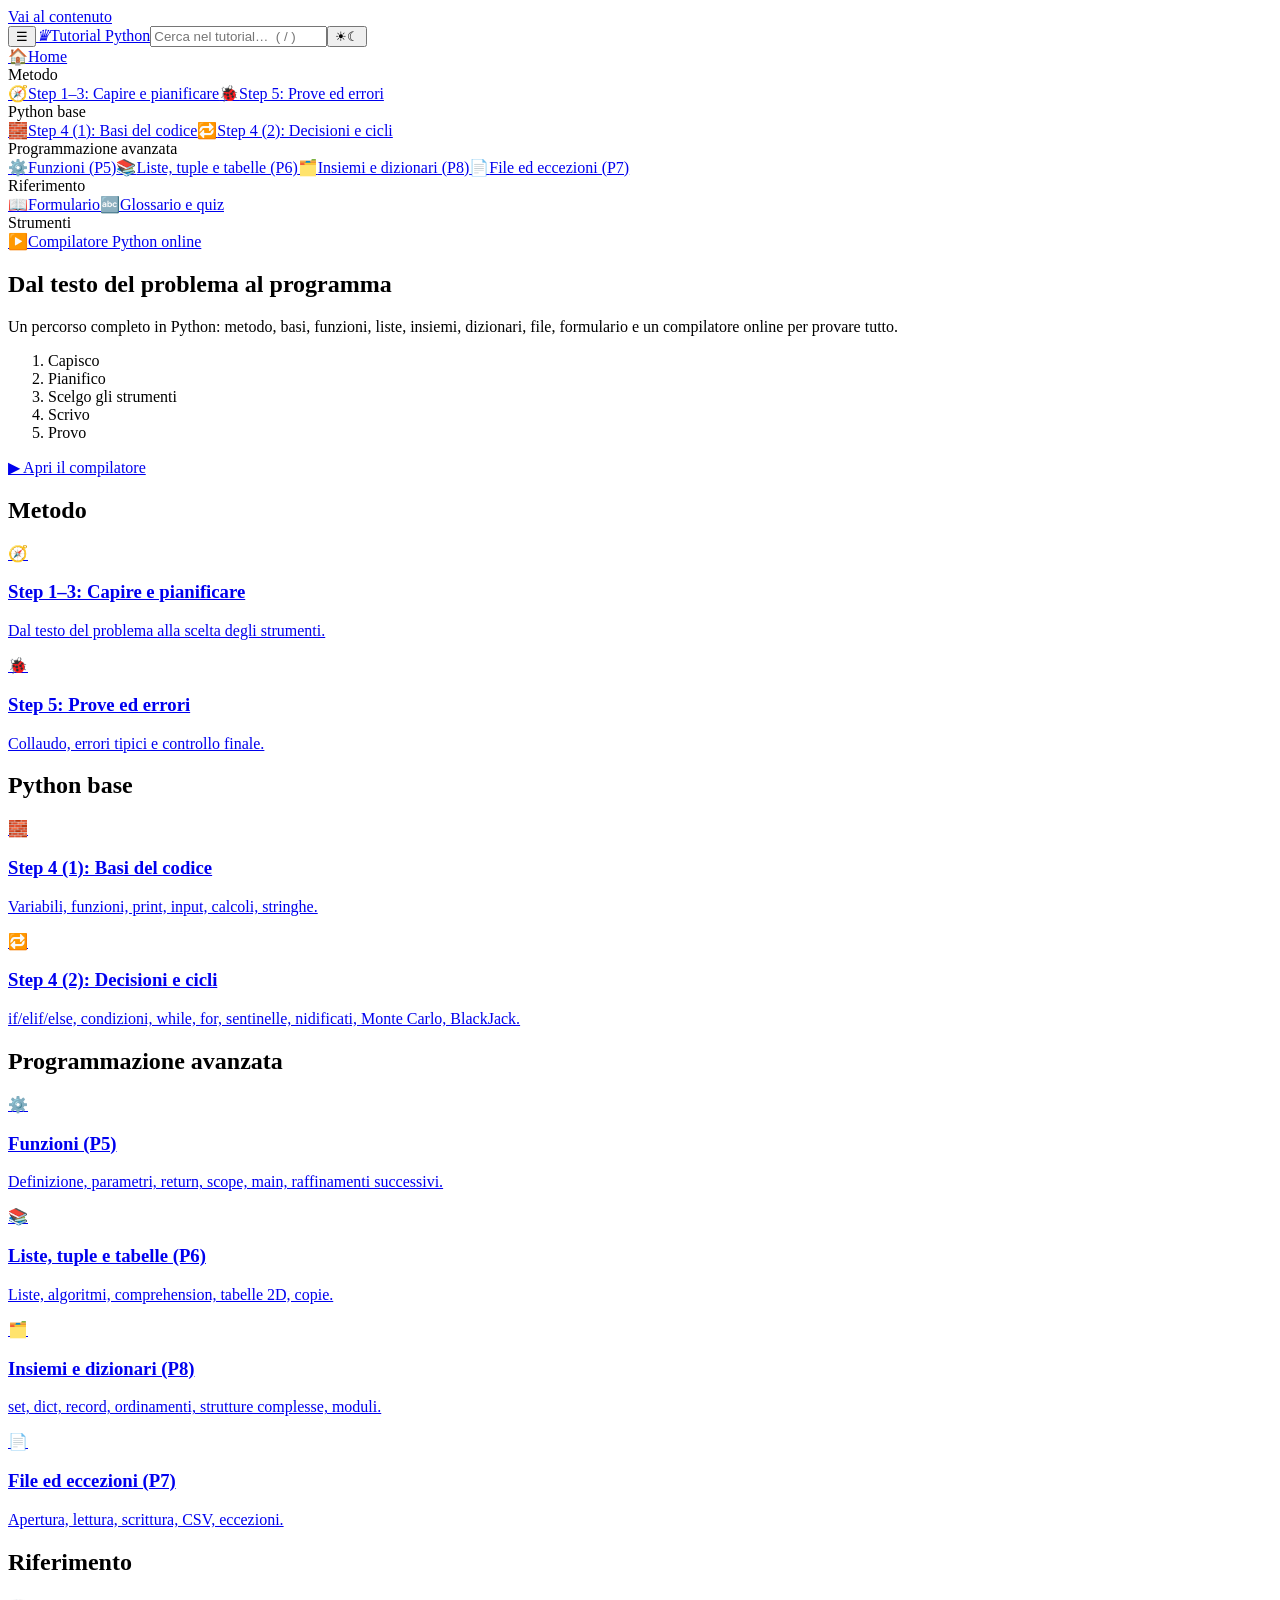
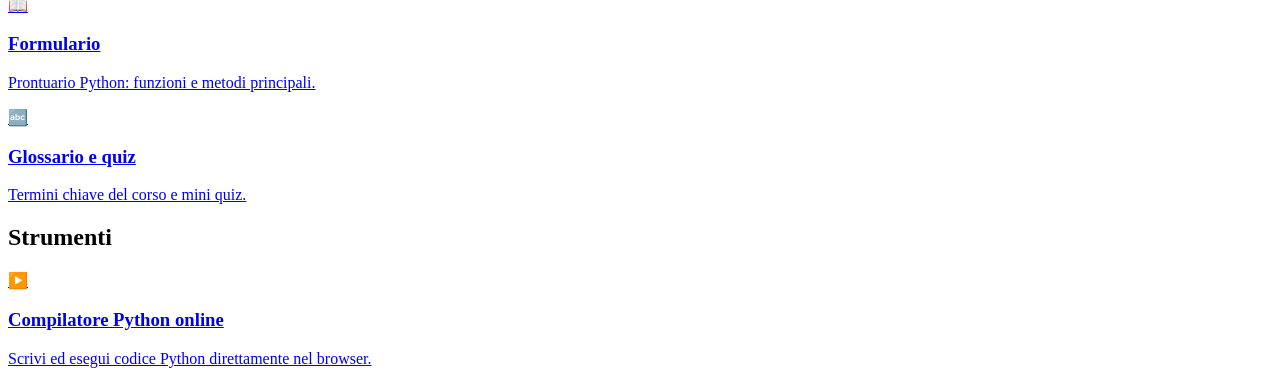
==== index.html @ 11dab1c6 "Added files" ====
<!doctype html><html lang="it"><head><meta charset="utf-8"><meta name="viewport" content="width=device-width,initial-scale=1"><title>Home · Tutorial Python</title><meta name="color-scheme" content="light dark"><script>try{if(localStorage.t==="dark"||(!localStorage.t&&matchMedia("(prefers-color-scheme:dark)").matches))document.documentElement.classList.add("dark")}catch(e){}</script><link rel="icon" href="data:image/svg+xml,%3Csvg xmlns='http://www.w3.org/2000/svg' viewBox='0 0 100 100'%3E%3Ctext y='.9em' font-size='90'%3E%E2%99%9B%3C/text%3E%3C/svg%3E"><link rel="preconnect" href="https://fonts.googleapis.com"><link rel="preconnect" href="https://fonts.gstatic.com" crossorigin><link href="https://fonts.googleapis.com/css2?family=Cormorant+Garamond:ital,wght@0,500;0,600;0,700;1,500;1,600&family=JetBrains+Mono:wght@400;500&family=Source+Sans+3:wght@400;600;700&display=swap" rel="stylesheet"><link rel="stylesheet" href="css/theme.css"></head><body><a class="skip" href="#main">Vai al contenuto</a><div id="bar"></div><header class="top"><button id="menu" aria-label="Apri il menu" aria-expanded="false">☰</button><a class="logo" href="index.html"><i>♛</i>Tutorial Python</a><input id="q" type="search" placeholder="Cerca nel tutorial…  ( / )" autocomplete="off" aria-label="Cerca nel tutorial"><button id="theme" aria-label="Cambia tema"><span class="sun">☀</span><span class="moon">☾</span></button></header><div id="res" role="listbox"></div><div id="ov"></div><div class="wrap two"><nav id="side" aria-label="Indice del tutorial"><a href="index.html" class="on" aria-current="page"><span>🏠</span>Home</a><div class="g">Metodo</div><a href="step1-3.html"><span>🧭</span>Step 1–3: Capire e pianificare</a><a href="step5-errori.html"><span>🐞</span>Step 5: Prove ed errori</a><div class="g">Python base</div><a href="step4-basi.html"><span>🧱</span>Step 4 (1): Basi del codice</a><a href="step4-controllo.html"><span>🔁</span>Step 4 (2): Decisioni e cicli</a><div class="g">Programmazione avanzata</div><a href="funzioni.html"><span>⚙️</span>Funzioni (P5)</a><a href="liste.html"><span>📚</span>Liste, tuple e tabelle (P6)</a><a href="insiemi-dizionari.html"><span>🗂️</span>Insiemi e dizionari (P8)</a><a href="file-eccezioni.html"><span>📄</span>File ed eccezioni (P7)</a><div class="g">Riferimento</div><a href="formulario.html"><span>📖</span>Formulario</a><a href="glossario.html"><span>🔤</span>Glossario e quiz</a><div class="g">Strumenti</div><a href="compilatore.html"><span>▶️</span>Compilatore Python online</a></nav><main id="main" class="home"><section class="banner"><h1>Dal testo del problema al programma</h1><p>Un percorso completo in Python: metodo, basi, funzioni, liste, insiemi, dizionari, file, formulario e un compilatore online per provare tutto.</p><ol class="steps"><li>Capisco</li><li>Pianifico</li><li>Scelgo gli strumenti</li><li>Scrivo</li><li>Provo</li></ol><a class="cta" href="compilatore.html">▶ Apri il compilatore</a></section><h2>Metodo</h2><div class="cards"><a class="card" href="step1-3.html"><span>🧭</span><h3>Step 1–3: Capire e pianificare</h3><p>Dal testo del problema alla scelta degli strumenti.</p></a><a class="card" href="step5-errori.html"><span>🐞</span><h3>Step 5: Prove ed errori</h3><p>Collaudo, errori tipici e controllo finale.</p></a></div><h2>Python base</h2><div class="cards"><a class="card" href="step4-basi.html"><span>🧱</span><h3>Step 4 (1): Basi del codice</h3><p>Variabili, funzioni, print, input, calcoli, stringhe.</p></a><a class="card" href="step4-controllo.html"><span>🔁</span><h3>Step 4 (2): Decisioni e cicli</h3><p>if/elif/else, condizioni, while, for, sentinelle, nidificati, Monte Carlo, BlackJack.</p></a></div><h2>Programmazione avanzata</h2><div class="cards"><a class="card" href="funzioni.html"><span>⚙️</span><h3>Funzioni (P5)</h3><p>Definizione, parametri, return, scope, main, raffinamenti successivi.</p></a><a class="card" href="liste.html"><span>📚</span><h3>Liste, tuple e tabelle (P6)</h3><p>Liste, algoritmi, comprehension, tabelle 2D, copie.</p></a><a class="card" href="insiemi-dizionari.html"><span>🗂️</span><h3>Insiemi e dizionari (P8)</h3><p>set, dict, record, ordinamenti, strutture complesse, moduli.</p></a><a class="card" href="file-eccezioni.html"><span>📄</span><h3>File ed eccezioni (P7)</h3><p>Apertura, lettura, scrittura, CSV, eccezioni.</p></a></div><h2>Riferimento</h2><div class="cards"><a class="card" href="formulario.html"><span>📖</span><h3>Formulario</h3><p>Prontuario Python: funzioni e metodi principali.</p></a><a class="card" href="glossario.html"><span>🔤</span><h3>Glossario e quiz</h3><p>Termini chiave del corso e mini quiz.</p></a></div><h2>Strumenti</h2><div class="cards"><a class="card" href="compilatore.html"><span>▶️</span><h3>Compilatore Python online</h3><p>Scrivi ed esegui codice Python direttamente nel browser.</p></a></div></main></div><script src="js/search-index.js"></script><script src="js/app.js"></script></body></html>
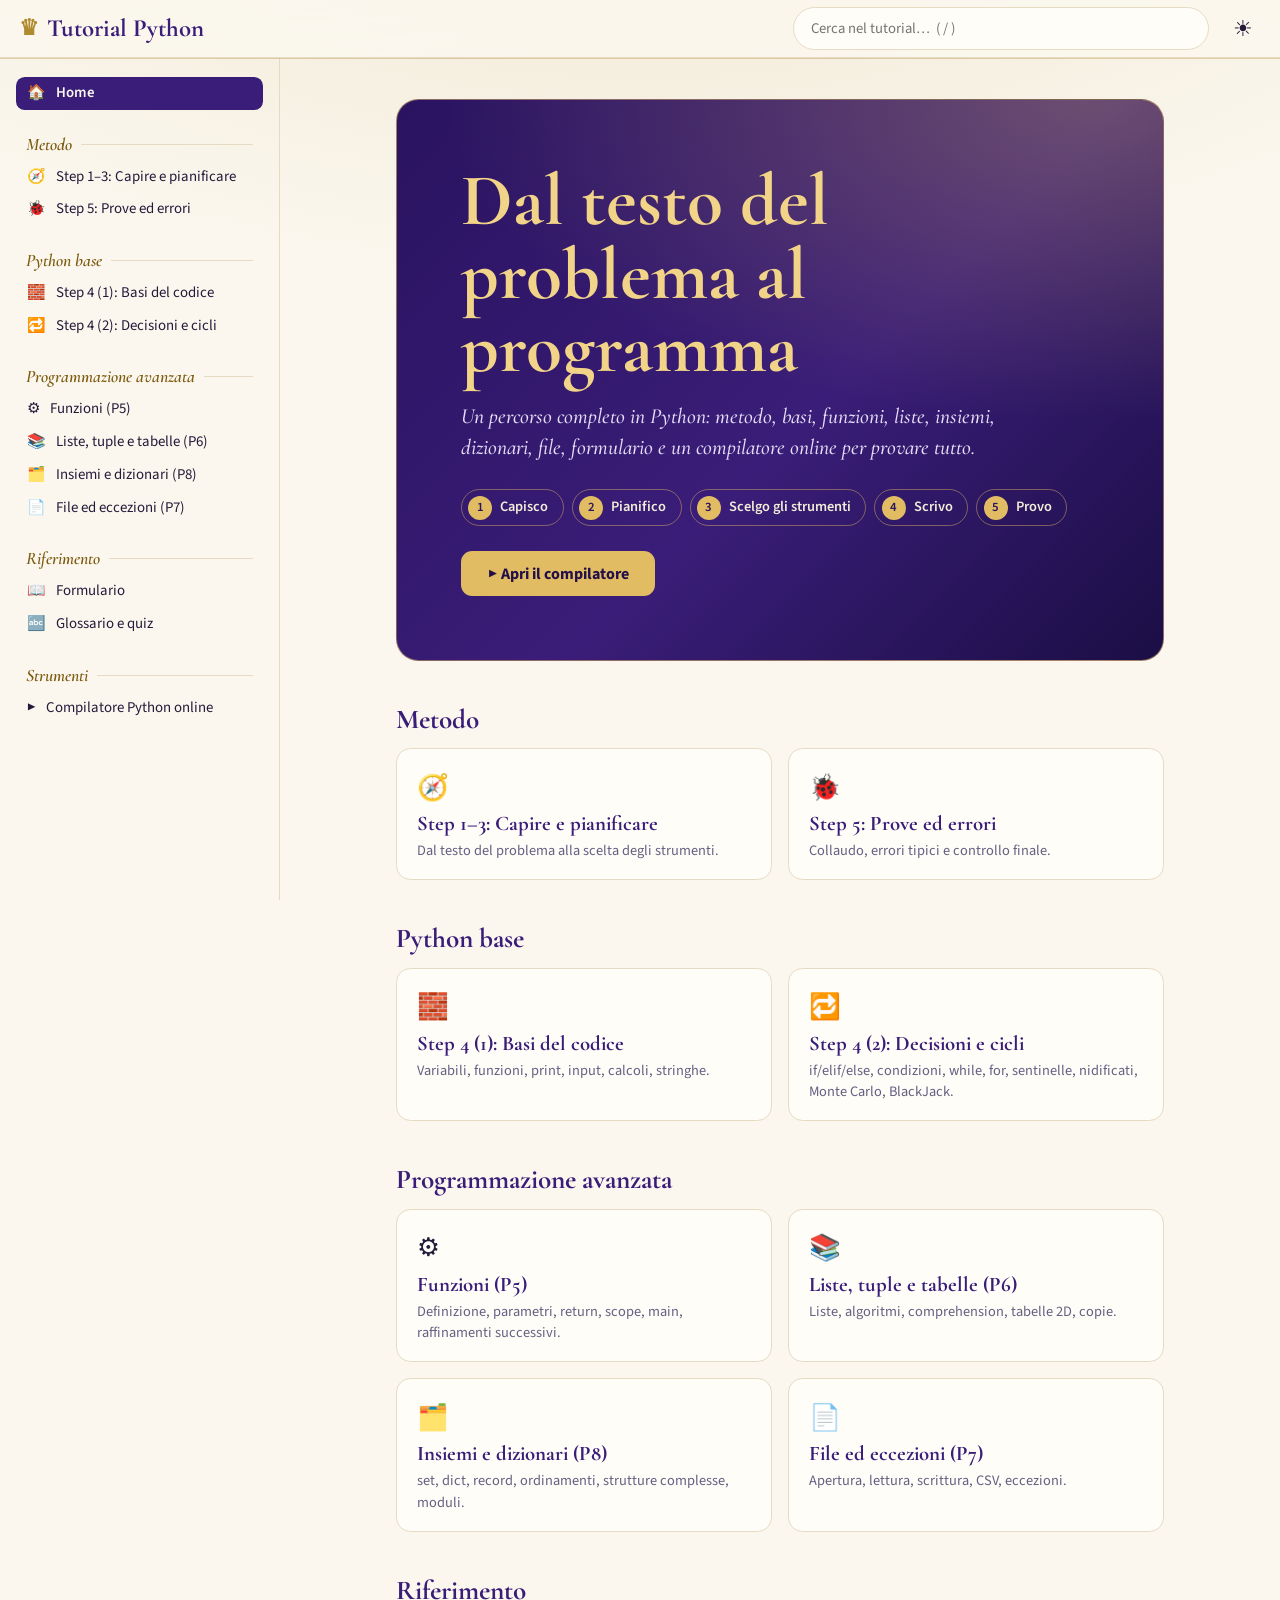
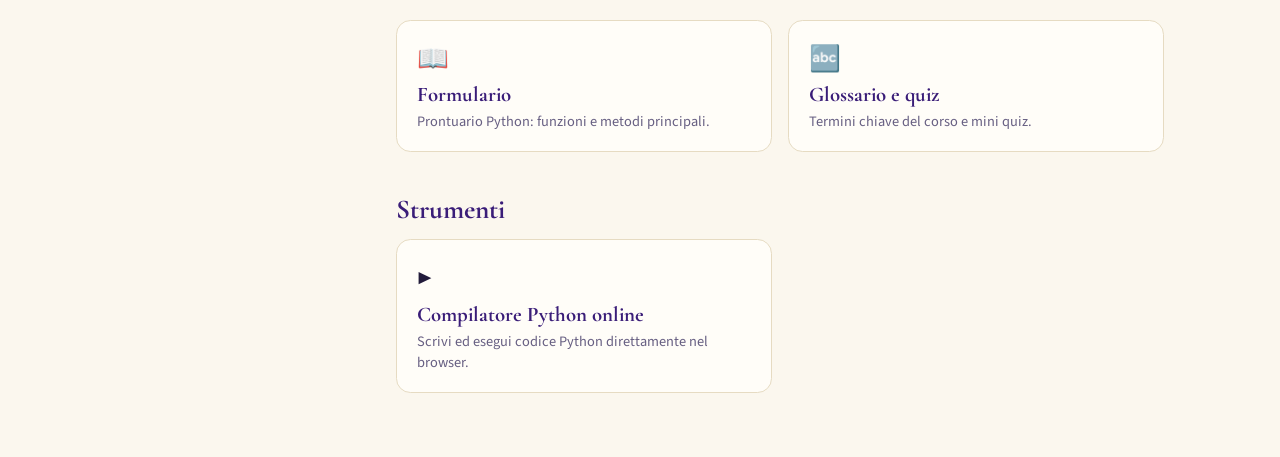
==== commit 332a1563: "Riscritte le domande" ====
--- a/index.html
+++ b/index.html
@@ -1 +1,167 @@
-<!doctype html><html lang="it"><head><meta charset="utf-8"><meta name="viewport" content="width=device-width,initial-scale=1"><title>Home · Tutorial Python</title><meta name="color-scheme" content="light dark"><script>try{if(localStorage.t==="dark"||(!localStorage.t&&matchMedia("(prefers-color-scheme:dark)").matches))document.documentElement.classList.add("dark")}catch(e){}</script><link rel="icon" href="data:image/svg+xml,%3Csvg xmlns='http://www.w3.org/2000/svg' viewBox='0 0 100 100'%3E%3Ctext y='.9em' font-size='90'%3E%E2%99%9B%3C/text%3E%3C/svg%3E"><link rel="preconnect" href="https://fonts.googleapis.com"><link rel="preconnect" href="https://fonts.gstatic.com" crossorigin><link href="https://fonts.googleapis.com/css2?family=Cormorant+Garamond:ital,wght@0,500;0,600;0,700;1,500;1,600&family=JetBrains+Mono:wght@400;500&family=Source+Sans+3:wght@400;600;700&display=swap" rel="stylesheet"><link rel="stylesheet" href="css/theme.css"></head><body><a class="skip" href="#main">Vai al contenuto</a><div id="bar"></div><header class="top"><button id="menu" aria-label="Apri il menu" aria-expanded="false">☰</button><a class="logo" href="index.html"><i>♛</i>Tutorial Python</a><input id="q" type="search" placeholder="Cerca nel tutorial…  ( / )" autocomplete="off" aria-label="Cerca nel tutorial"><button id="theme" aria-label="Cambia tema"><span class="sun">☀</span><span class="moon">☾</span></button></header><div id="res" role="listbox"></div><div id="ov"></div><div class="wrap two"><nav id="side" aria-label="Indice del tutorial"><a href="index.html" class="on" aria-current="page"><span>🏠</span>Home</a><div class="g">Metodo</div><a href="step1-3.html"><span>🧭</span>Step 1–3: Capire e pianificare</a><a href="step5-errori.html"><span>🐞</span>Step 5: Prove ed errori</a><div class="g">Python base</div><a href="step4-basi.html"><span>🧱</span>Step 4 (1): Basi del codice</a><a href="step4-controllo.html"><span>🔁</span>Step 4 (2): Decisioni e cicli</a><div class="g">Programmazione avanzata</div><a href="funzioni.html"><span>⚙️</span>Funzioni (P5)</a><a href="liste.html"><span>📚</span>Liste, tuple e tabelle (P6)</a><a href="insiemi-dizionari.html"><span>🗂️</span>Insiemi e dizionari (P8)</a><a href="file-eccezioni.html"><span>📄</span>File ed eccezioni (P7)</a><div class="g">Riferimento</div><a href="formulario.html"><span>📖</span>Formulario</a><a href="glossario.html"><span>🔤</span>Glossario e quiz</a><div class="g">Strumenti</div><a href="compilatore.html"><span>▶️</span>Compilatore Python online</a></nav><main id="main" class="home"><section class="banner"><h1>Dal testo del problema al programma</h1><p>Un percorso completo in Python: metodo, basi, funzioni, liste, insiemi, dizionari, file, formulario e un compilatore online per provare tutto.</p><ol class="steps"><li>Capisco</li><li>Pianifico</li><li>Scelgo gli strumenti</li><li>Scrivo</li><li>Provo</li></ol><a class="cta" href="compilatore.html">▶ Apri il compilatore</a></section><h2>Metodo</h2><div class="cards"><a class="card" href="step1-3.html"><span>🧭</span><h3>Step 1–3: Capire e pianificare</h3><p>Dal testo del problema alla scelta degli strumenti.</p></a><a class="card" href="step5-errori.html"><span>🐞</span><h3>Step 5: Prove ed errori</h3><p>Collaudo, errori tipici e controllo finale.</p></a></div><h2>Python base</h2><div class="cards"><a class="card" href="step4-basi.html"><span>🧱</span><h3>Step 4 (1): Basi del codice</h3><p>Variabili, funzioni, print, input, calcoli, stringhe.</p></a><a class="card" href="step4-controllo.html"><span>🔁</span><h3>Step 4 (2): Decisioni e cicli</h3><p>if/elif/else, condizioni, while, for, sentinelle, nidificati, Monte Carlo, BlackJack.</p></a></div><h2>Programmazione avanzata</h2><div class="cards"><a class="card" href="funzioni.html"><span>⚙️</span><h3>Funzioni (P5)</h3><p>Definizione, parametri, return, scope, main, raffinamenti successivi.</p></a><a class="card" href="liste.html"><span>📚</span><h3>Liste, tuple e tabelle (P6)</h3><p>Liste, algoritmi, comprehension, tabelle 2D, copie.</p></a><a class="card" href="insiemi-dizionari.html"><span>🗂️</span><h3>Insiemi e dizionari (P8)</h3><p>set, dict, record, ordinamenti, strutture complesse, moduli.</p></a><a class="card" href="file-eccezioni.html"><span>📄</span><h3>File ed eccezioni (P7)</h3><p>Apertura, lettura, scrittura, CSV, eccezioni.</p></a></div><h2>Riferimento</h2><div class="cards"><a class="card" href="formulario.html"><span>📖</span><h3>Formulario</h3><p>Prontuario Python: funzioni e metodi principali.</p></a><a class="card" href="glossario.html"><span>🔤</span><h3>Glossario e quiz</h3><p>Termini chiave del corso e mini quiz.</p></a></div><h2>Strumenti</h2><div class="cards"><a class="card" href="compilatore.html"><span>▶️</span><h3>Compilatore Python online</h3><p>Scrivi ed esegui codice Python direttamente nel browser.</p></a></div></main></div><script src="js/search-index.js"></script><script src="js/app.js"></script></body></html>+<!doctype html>
+<html lang="it">
+  <head>
+    <meta charset="utf-8" />
+    <meta name="viewport" content="width=device-width,initial-scale=1" />
+    <title>Home · Tutorial Python</title>
+    <meta name="color-scheme" content="light dark" />
+    <script>
+      try {
+        if (
+          localStorage.t === "dark" ||
+          (!localStorage.t && matchMedia("(prefers-color-scheme:dark)").matches)
+        )
+          document.documentElement.classList.add("dark");
+      } catch (e) {}
+    </script>
+    <link
+      rel="icon"
+      href="data:image/svg+xml,%3Csvg xmlns='http://www.w3.org/2000/svg' viewBox='0 0 100 100'%3E%3Ctext y='.9em' font-size='90'%3E%E2%99%9B%3C/text%3E%3C/svg%3E"
+    />
+    <link rel="preconnect" href="https://fonts.googleapis.com" />
+    <link rel="preconnect" href="https://fonts.gstatic.com" crossorigin />
+    <link
+      href="https://fonts.googleapis.com/css2?family=Cormorant+Garamond:ital,wght@0,500;0,600;0,700;1,500;1,600&family=JetBrains+Mono:wght@400;500&family=Source+Sans+3:wght@400;600;700&display=swap"
+      rel="stylesheet"
+    />
+    <link rel="stylesheet" href="css/theme.css" />
+  </head>
+  <body>
+    <a class="skip" href="#main">Vai al contenuto</a>
+    <div id="bar"></div>
+    <header class="top">
+      <button id="menu" aria-label="Apri il menu" aria-expanded="false">
+        ☰</button
+      ><a class="logo" href="index.html"><i>♛</i>Tutorial Python</a
+      ><input
+        id="q"
+        type="search"
+        placeholder="Cerca nel tutorial…  ( / )"
+        autocomplete="off"
+        aria-label="Cerca nel tutorial"
+      /><button id="theme" aria-label="Cambia tema">
+        <span class="sun">☀</span><span class="moon">☾</span>
+      </button>
+    </header>
+    <div id="res" role="listbox"></div>
+    <div id="ov"></div>
+    <div class="wrap two">
+      <nav id="side" aria-label="Indice del tutorial">
+        <a href="index.html" class="on" aria-current="page"
+          ><span>🏠</span>Home</a
+        >
+        <div class="g">Metodo</div>
+        <a href="step1-3.html"><span>🧭</span>Step 1–3: Capire e pianificare</a
+        ><a href="step5-errori.html"><span>🐞</span>Step 5: Prove ed errori</a>
+        <div class="g">Python base</div>
+        <a href="step4-basi.html"><span>🧱</span>Step 4 (1): Basi del codice</a
+        ><a href="step4-controllo.html"
+          ><span>🔁</span>Step 4 (2): Decisioni e cicli</a
+        >
+        <div class="g">Programmazione avanzata</div>
+        <a href="funzioni.html"><span>⚙️</span>Funzioni (P5)</a
+        ><a href="liste.html"><span>📚</span>Liste, tuple e tabelle (P6)</a
+        ><a href="insiemi-dizionari.html"
+          ><span>🗂️</span>Insiemi e dizionari (P8)</a
+        ><a href="file-eccezioni.html"><span>📄</span>File ed eccezioni (P7)</a>
+        <div class="g">Riferimento</div>
+        <a href="formulario.html"><span>📖</span>Formulario</a
+        ><a href="glossario.html"><span>🔤</span>Glossario e quiz</a>
+        <div class="g">Strumenti</div>
+        <a href="compilatore.html"><span>▶️</span>Compilatore Python online</a>
+      </nav>
+      <main id="main" class="home">
+        <section class="banner">
+          <h1>Dal testo del problema al programma</h1>
+          <p>
+            Un percorso completo in Python: metodo, basi, funzioni, liste,
+            insiemi, dizionari, file, formulario e un compilatore online per
+            provare tutto.
+          </p>
+          <ol class="steps">
+            <li>Capisco</li>
+            <li>Pianifico</li>
+            <li>Scelgo gli strumenti</li>
+            <li>Scrivo</li>
+            <li>Provo</li>
+          </ol>
+          <a class="cta" href="compilatore.html">▶ Apri il compilatore</a>
+        </section>
+        <h2>Metodo</h2>
+        <div class="cards">
+          <a class="card" href="step1-3.html"
+            ><span>🧭</span>
+            <h3>Step 1–3: Capire e pianificare</h3>
+            <p>Dal testo del problema alla scelta degli strumenti.</p></a
+          ><a class="card" href="step5-errori.html"
+            ><span>🐞</span>
+            <h3>Step 5: Prove ed errori</h3>
+            <p>Collaudo, errori tipici e controllo finale.</p></a
+          >
+        </div>
+        <h2>Python base</h2>
+        <div class="cards">
+          <a class="card" href="step4-basi.html"
+            ><span>🧱</span>
+            <h3>Step 4 (1): Basi del codice</h3>
+            <p>Variabili, funzioni, print, input, calcoli, stringhe.</p></a
+          ><a class="card" href="step4-controllo.html"
+            ><span>🔁</span>
+            <h3>Step 4 (2): Decisioni e cicli</h3>
+            <p>
+              if/elif/else, condizioni, while, for, sentinelle, nidificati,
+              Monte Carlo, BlackJack.
+            </p></a
+          >
+        </div>
+        <h2>Programmazione avanzata</h2>
+        <div class="cards">
+          <a class="card" href="funzioni.html"
+            ><span>⚙️</span>
+            <h3>Funzioni (P5)</h3>
+            <p>
+              Definizione, parametri, return, scope, main, raffinamenti
+              successivi.
+            </p></a
+          ><a class="card" href="liste.html"
+            ><span>📚</span>
+            <h3>Liste, tuple e tabelle (P6)</h3>
+            <p>Liste, algoritmi, comprehension, tabelle 2D, copie.</p></a
+          ><a class="card" href="insiemi-dizionari.html"
+            ><span>🗂️</span>
+            <h3>Insiemi e dizionari (P8)</h3>
+            <p>
+              set, dict, record, ordinamenti, strutture complesse, moduli.
+            </p></a
+          ><a class="card" href="file-eccezioni.html"
+            ><span>📄</span>
+            <h3>File ed eccezioni (P7)</h3>
+            <p>Apertura, lettura, scrittura, CSV, eccezioni.</p></a
+          >
+        </div>
+        <h2>Riferimento</h2>
+        <div class="cards">
+          <a class="card" href="formulario.html"
+            ><span>📖</span>
+            <h3>Formulario</h3>
+            <p>Prontuario Python: funzioni e metodi principali.</p></a
+          ><a class="card" href="glossario.html"
+            ><span>🔤</span>
+            <h3>Glossario e quiz</h3>
+            <p>Termini chiave del corso e mini quiz.</p></a
+          >
+        </div>
+        <h2>Strumenti</h2>
+        <div class="cards">
+          <a class="card" href="compilatore.html"
+            ><span>▶️</span>
+            <h3>Compilatore Python online</h3>
+            <p>Scrivi ed esegui codice Python direttamente nel browser.</p></a
+          >
+        </div>
+      </main>
+    </div>
+    <script src="js/search-index.js"></script>
+    <script src="js/app.js"></script>
+  </body>
+</html>
--- a/css/theme.css
+++ b/css/theme.css
@@ -0,0 +1,68 @@
+:root{color-scheme:light;--bg:#FBF7EE;--surf:#FFFDF8;--ink:#221B3A;--mut:#675F82;--line:#E6DBC2;--pri:#3A1D78;--acc:#5B34B0;--gold:#B08A2E;--goldt:#7C5A0E;--code:#140E2A;--codet:#EAE4F8;--soft:#F2EBDA;--hl:#F6EFD9;--tip:#2E7D5B;--warn:#B5541B;--info:#2461A8;--fd:"Cormorant Garamond","Palatino Linotype",Georgia,serif;--fb:"Source Sans 3",system-ui,-apple-system,"Segoe UI",sans-serif;--fm:"JetBrains Mono",ui-monospace,Consolas,monospace;--hh:3.6rem}
+.dark{color-scheme:dark;--bg:#0D0919;--surf:#161030;--ink:#ECE5D2;--mut:#A39CBF;--line:#2A2250;--pri:#CDB9FF;--acc:#B79CFF;--gold:#E2BC62;--goldt:#E9C97A;--code:#0A0714;--soft:#1D1640;--hl:#241A4D;--tip:#5FD0A0;--warn:#FF9A5C;--info:#78B5FF}
+*{box-sizing:border-box}html{scroll-behavior:smooth;scroll-padding-top:5rem}
+body{margin:0;background:var(--bg) radial-gradient(60rem 26rem at 50% -8rem,color-mix(in srgb,var(--gold) 14%,transparent),transparent) no-repeat;color:var(--ink);font:17px/1.7 var(--fb);-webkit-font-smoothing:antialiased}
+:focus-visible{outline:2px solid var(--gold);outline-offset:2px;border-radius:.3rem}
+.skip{position:absolute;left:-99rem;top:.5rem;z-index:99;background:var(--pri);color:var(--bg);padding:.5rem 1rem;border-radius:.5rem}.skip:focus{left:.5rem}
+#bar{position:fixed;top:0;left:0;height:3px;width:0;z-index:70;background:linear-gradient(90deg,var(--gold),var(--acc))}
+.top{position:sticky;top:0;z-index:40;height:var(--hh);display:flex;align-items:center;gap:1rem;padding:0 1.2rem;background:color-mix(in srgb,var(--bg) 88%,transparent);backdrop-filter:blur(12px);border-bottom:1px solid var(--line);box-shadow:0 1px 0 color-mix(in srgb,var(--gold) 35%,transparent)}
+.logo{display:flex;align-items:center;gap:.5rem;font:700 1.55rem/1 var(--fd);color:var(--pri);text-decoration:none;white-space:nowrap}.logo i{font-style:normal;color:var(--gold);font-size:1.4rem}
+.top button{background:none;border:0;color:var(--ink);cursor:pointer;font-size:1.4rem;padding:.3rem .5rem;border-radius:.5rem}.top button:hover{background:var(--hl)}
+#menu{display:none}#theme .moon,.dark #theme .sun{display:none}.dark #theme .moon{display:inline}
+#q{margin-left:auto;width:100%;max-width:26rem;padding:.5rem 1.1rem;border-radius:2rem;border:1px solid var(--line);background:var(--surf);color:var(--ink);font:inherit;font-size:.92rem}#q:focus{border-color:var(--gold);outline:0;box-shadow:0 0 0 3px color-mix(in srgb,var(--gold) 28%,transparent)}
+#res{display:none;position:fixed;top:4rem;left:50%;transform:translateX(-50%);width:min(42rem,94vw);max-height:70vh;overflow:auto;background:var(--surf);border:1px solid var(--line);border-radius:1rem;box-shadow:0 24px 60px -20px rgba(20,10,60,.5);z-index:60}#res.show{display:block}
+#res a{display:block;padding:.75rem 1.1rem;color:var(--ink);text-decoration:none;border-bottom:1px solid var(--line);line-height:1.45}#res a:last-child{border:0}#res a.sel,#res a:hover{background:var(--hl)}
+#res small{display:block;color:var(--goldt);font-size:.78rem}#res strong{font:700 1.15rem var(--fd);color:var(--pri)}#res span{display:block;color:var(--mut);font-size:.86rem}#res mark{background:color-mix(in srgb,var(--gold) 40%,transparent);color:inherit;border-radius:.2rem}#res p{margin:0;padding:1.2rem;color:var(--mut)}
+.wrap{max-width:1480px;margin:auto;display:grid;grid-template-columns:17.5rem minmax(0,1fr) 14rem}.wrap.two{grid-template-columns:17.5rem minmax(0,1fr)}
+#side{position:sticky;top:var(--hh);height:calc(100vh - var(--hh));overflow:auto;padding:1.2rem 1rem 2rem;border-right:1px solid var(--line)}
+#side a{display:flex;gap:.6rem;align-items:baseline;padding:.4rem .7rem;border-radius:.55rem;color:var(--ink);text-decoration:none;font-size:.93rem;line-height:1.35}#side a:hover{background:var(--hl)}
+#side a.on{background:var(--pri);color:var(--bg);font-weight:600}
+.g{display:flex;align-items:center;gap:.6rem;margin:1.5rem .6rem .35rem;font:italic 600 1.1rem var(--fd);color:var(--goldt)}.g:after{content:"";flex:1;height:1px;background:var(--line)}
+#ov{display:none}
+main{width:100%;max-width:54rem;margin-inline:auto;padding:2.6rem clamp(1.1rem,4vw,3rem) 4rem;min-width:0}
+.hero{position:relative;display:flex;gap:1.1rem;align-items:center;padding-bottom:1.5rem;margin-bottom:1.2rem;border-bottom:1px solid var(--line)}.hero:after{content:"";position:absolute;left:0;bottom:-1px;width:5.5rem;height:3px;background:var(--gold)}
+.crest{flex:none;display:grid;place-items:center;width:4rem;height:4rem;border-radius:50%;font-size:1.8rem;background:var(--surf);border:2px solid var(--gold);box-shadow:0 0 0 5px color-mix(in srgb,var(--gold) 18%,transparent)}
+.kick{font:italic 600 1.15rem var(--fd);color:var(--goldt)}.hero h1{margin:0;font:700 clamp(2.2rem,5.4vw,3.5rem)/1.05 var(--fd);color:var(--pri);letter-spacing:-.01em}
+.lede{margin:.3rem 0 0;font:italic 500 1.3rem/1.4 var(--fd);color:var(--mut)}
+.pg h2{margin:3rem 0 .8rem;padding-bottom:.4rem;border-bottom:1px solid var(--line);font:700 1.95rem/1.2 var(--fd);color:var(--pri)}.pg h2:before{content:"◆";margin-right:.6rem;color:var(--gold);font-size:.5em;vertical-align:.45em}
+.pg h3{margin:2rem 0 .5rem;font:700 1.4rem/1.25 var(--fd);color:var(--acc)}.pg h4{margin:1.4rem 0 .3rem}
+.pg p{margin:.9rem 0}.pg ul,.pg ol{margin:.9rem 0;padding-left:1.5rem}.pg li{margin:.25rem 0}.pg li::marker{color:var(--gold)}
+.pg a{color:var(--acc);font-weight:600;text-decoration:underline;text-decoration-color:color-mix(in srgb,var(--gold) 70%,transparent);text-underline-offset:3px}.pg a:hover{color:var(--pri)}
+.pg code{padding:.08em .38em;border:1px solid var(--line);border-radius:.35rem;background:var(--soft);font:.86em var(--fm)}
+.pg blockquote{margin:1.2rem 0;padding:.8rem 1.3rem;border-left:4px solid var(--gold);background:var(--surf);border-radius:0 .8rem .8rem 0;font:italic 500 1.2rem var(--fd)}
+.code{position:relative;margin:1.3rem 0}.code:before{content:"Codice";position:absolute;top:.5rem;left:1.1rem;font:italic 600 1rem var(--fd);color:#E2BC62}
+.code pre{margin:0;overflow-x:auto;padding:2.6rem 1.1rem 1.05rem;background:var(--code);color:var(--codet);border:1px solid color-mix(in srgb,var(--gold) 32%,transparent);border-radius:.8rem;font:.86rem/1.65 var(--fm);box-shadow:0 14px 30px -16px rgba(20,10,60,.55);tab-size:4}
+.pg .code code{padding:0;border:0;background:none;color:inherit;font:inherit}
+.copy,.run{position:absolute;top:.45rem;padding:.2rem .7rem;border:1px solid rgba(226,188,98,.55);border-radius:2rem;background:transparent;color:#EBCB78;font:600 .72rem var(--fb);cursor:pointer}.copy{right:.6rem}.run{right:5rem}.copy:hover,.run:hover{background:#E2BC62;color:#140E2A}
+.k{color:#C7A6FF}.s{color:#9BE3B0}.c{color:#8D86AE;font-style:italic}.n{color:#F2C879}.b{color:#7FD1F0}
+.out{margin:-.7rem 0 1.3rem;padding:.55rem 1.1rem .75rem;background:var(--surf);border:1px solid var(--line);border-top:0;border-radius:0 0 .8rem .8rem}.out span{display:block;font:italic 600 1rem var(--fd);color:var(--tip)}.out pre{margin:0;font:.86rem/1.6 var(--fm);white-space:pre-wrap}
+.tw{margin:1.3rem 0;overflow-x:auto;border:1px solid var(--line);border-radius:.8rem;background:var(--surf)}.pg table{width:100%;border-collapse:collapse;font-size:.92rem}
+.pg th{padding:.6rem .9rem;text-align:left;background:var(--pri);color:var(--bg);font:700 1.05rem var(--fd);white-space:nowrap}.pg td{padding:.55rem .9rem;border-top:1px solid var(--line);vertical-align:top}.pg tbody tr:hover td{background:var(--hl)}
+.box{--c:var(--info);margin:1.3rem 0;padding:.8rem 1.1rem .95rem;border:1px solid color-mix(in srgb,var(--c) 40%,transparent);border-left:5px solid var(--c);border-radius:.7rem;background:color-mix(in srgb,var(--c) 8%,var(--surf));font-size:.95rem;line-height:1.6}
+.box b{display:block;font:700 1.2rem/1.3 var(--fd);color:var(--c)}.tip{--c:var(--tip)}.warn{--c:var(--warn)}.info{--c:var(--info)}
+.quiz{margin:.6rem 0;padding:.75rem 1.1rem;background:var(--surf);border:1px solid var(--line);border-radius:.8rem}.quiz[open]{border-color:var(--gold)}.quiz summary{cursor:pointer;font-weight:600}.quiz p{margin:.6rem 0 .2rem;color:var(--mut)}
+.quiz-toolbar{display:flex;justify-content:space-between;gap:1rem;margin:1.2rem 0 .7rem;color:var(--mut);font-weight:600}.quiz-number{color:var(--goldt)}.quiz-actions{display:flex;flex-wrap:wrap;justify-content:center;gap:.7rem;margin:1.3rem 0}
+.check{list-style:none;padding:0!important}.check li{position:relative;padding:.4rem .6rem .4rem 2.2rem;border-radius:.5rem;cursor:pointer}.check li:hover{background:var(--hl)}.check li:before{content:"☐";position:absolute;left:.5rem;color:var(--gold);font-size:1.1rem}.check li.d:before{content:"☑"}.check li.d{opacity:.55;text-decoration:line-through}
+.pager{display:flex;justify-content:space-between;gap:1rem;margin-top:4rem;padding-top:1.5rem;border-top:1px solid var(--line)}
+.pg .pager a{display:block;max-width:48%;padding:.8rem 1.1rem;border:1px solid var(--line);border-radius:.8rem;background:var(--surf);text-decoration:none;font:700 1.15rem/1.3 var(--fd);color:var(--pri)}.pager a:hover{border-color:var(--gold)}.pager small{display:block;font:600 .75rem var(--fb);color:var(--mut)}.pager .next{margin-left:auto;text-align:right}
+#toc{position:sticky;top:var(--hh);height:calc(100vh - var(--hh));overflow:auto;padding:2.8rem 1.2rem;font-size:.82rem}#toc b{display:block;margin-bottom:.6rem;font:italic 600 1.1rem var(--fd);color:var(--goldt)}
+#toc a{display:block;padding:.22rem 0 .22rem .8rem;border-left:2px solid var(--line);color:var(--mut);text-decoration:none;line-height:1.35}#toc a.sub{padding-left:1.6rem}#toc a:hover{color:var(--pri)}#toc a.on{border-color:var(--gold);color:var(--pri);font-weight:600}
+.banner{position:relative;overflow:hidden;padding:clamp(2rem,6vw,4rem);border:1px solid rgba(226,188,98,.5);border-radius:1.4rem;color:#F3ECD8;background:radial-gradient(40rem 20rem at 90% 0,rgba(226,188,98,.3),transparent),linear-gradient(135deg,#2A1360,#3A1D78 55%,#1B0E45)}
+.banner h1{margin:0;max-width:16ch;font:700 clamp(2.5rem,6.5vw,4.6rem)/1 var(--fd);color:#F2D488}.banner p{max-width:38rem;margin:1rem 0 0;font:italic 500 1.35rem/1.45 var(--fd);color:#E6DDF8}
+.steps{display:flex;flex-wrap:wrap;gap:.5rem;margin:1.6rem 0 0;padding:0;list-style:none;counter-reset:s}.steps li{counter-increment:s;padding:.3rem .9rem .3rem .4rem;border:1px solid rgba(226,188,98,.45);border-radius:2rem;font-size:.9rem;font-weight:600}.steps li:before{content:counter(s);display:inline-grid;place-items:center;width:1.5rem;height:1.5rem;margin-right:.5rem;border-radius:50%;background:#E2BC62;color:#2A1360;font-size:.8rem}
+.cta,.btn{display:inline-block;padding:.65rem 1.6rem;border:1px solid transparent;border-radius:.7rem;background:#E2BC62;color:#241049;font:700 1rem var(--fb);text-decoration:none;cursor:pointer}.cta{margin-top:1.6rem}.cta:hover,.btn:hover{background:#F0D182}.btn:active{transform:scale(.97)}.btn:disabled{opacity:.5}
+.btn.ghost{background:none;border-color:var(--line);color:var(--ink)}.btn.ghost:hover{border-color:var(--gold);background:var(--hl)}
+.home h2{margin:2.6rem 0 .8rem;font:700 1.7rem var(--fd);color:var(--pri)}.cards{display:grid;grid-template-columns:repeat(auto-fill,minmax(16rem,1fr));gap:1rem}
+.card{display:block;padding:1.1rem 1.25rem;border:1px solid var(--line);border-radius:.9rem;background:var(--surf);color:var(--ink);text-decoration:none}.card:hover{border-color:var(--gold)}.card h3{margin:.1rem 0 .2rem;font:700 1.3rem/1.2 var(--fd);color:var(--pri)}.card p{margin:0;color:var(--mut);font-size:.9rem;line-height:1.5}.card span{font-size:1.6rem}
+.tool{display:flex;flex-wrap:wrap;align-items:center;gap:.8rem 1.3rem;padding:.8rem 1rem;background:var(--surf);border:1px solid var(--line);border-radius:.9rem}.tool label{font-size:.9rem;font-weight:600}
+select,.fld{padding:.4rem .7rem;border:1px solid var(--line);border-radius:.5rem;background:var(--bg);color:var(--ink);font:.88rem var(--fm)}
+#status{margin-left:auto;padding:.25rem .9rem;border-radius:2rem;background:var(--soft);font-size:.78rem;font-weight:700}#status[data-s=wait]{background:#F3DFA2;color:#4C3500}#status[data-s=ok]{background:#BFEBD5;color:#0B4A2E}#status[data-s=err]{background:#F6C7C2;color:#7A1912}
+.ide{display:grid;grid-template-columns:1fr 1fr;gap:1rem;margin:1rem 0}.ide>div{display:flex;flex-direction:column;gap:.9rem;min-width:0}.ide b{display:block;margin-bottom:.25rem;font:700 1.1rem var(--fd);color:var(--pri)}.ide small{float:right;color:var(--mut);font-size:.75rem}
+#code,#stdin,#out{width:100%;border-radius:.8rem;font:.88rem/1.65 var(--fm);tab-size:4}#code{height:26rem;padding:1rem;resize:vertical;background:var(--code);color:var(--codet);border:1px solid color-mix(in srgb,var(--gold) 32%,transparent)}
+#stdin{height:6rem;padding:.7rem;resize:vertical;background:var(--surf);color:var(--ink);border:1px solid var(--line)}#out{height:14rem;margin:0;padding:.7rem;overflow:auto;white-space:pre-wrap;background:var(--surf);border:1px solid var(--line)}#out.err{color:var(--warn)}
+.acts{display:flex;flex-wrap:wrap;gap:.7rem}.acts #run{background:var(--pri);color:var(--bg)}.fields{display:grid;gap:.8rem;grid-template-columns:1fr 1fr}.fields label{font-size:.9rem;font-weight:600}.fields input{display:block;width:100%;margin-top:.25rem}.fields .w{grid-column:1/-1}
+@media(max-width:1279px){.wrap{grid-template-columns:17.5rem minmax(0,1fr)}#toc{display:none}}
+@media(max-width:1023px){.wrap,.wrap.two{grid-template-columns:minmax(0,1fr)}#menu{display:block}#side{position:fixed;left:0;top:var(--hh);bottom:0;width:18.5rem;height:auto;z-index:45;background:var(--surf);transform:translateX(-102%);transition:transform .25s}#side.open{transform:none;box-shadow:12px 0 40px -10px rgba(10,5,40,.5)}#ov.show{display:block;position:fixed;inset:var(--hh) 0 0;z-index:44;background:rgba(10,5,30,.5)}}
+@media(max-width:720px){body{font-size:16px}.ide,.fields{grid-template-columns:1fr}.hero{flex-direction:column;align-items:flex-start}#status{margin-left:0}}
+@media(prefers-reduced-motion:reduce){*{transition:none!important;scroll-behavior:auto!important}}
+@media print{.top,#side,#toc,#bar,.copy,.run{display:none!important}.wrap{display:block}}
